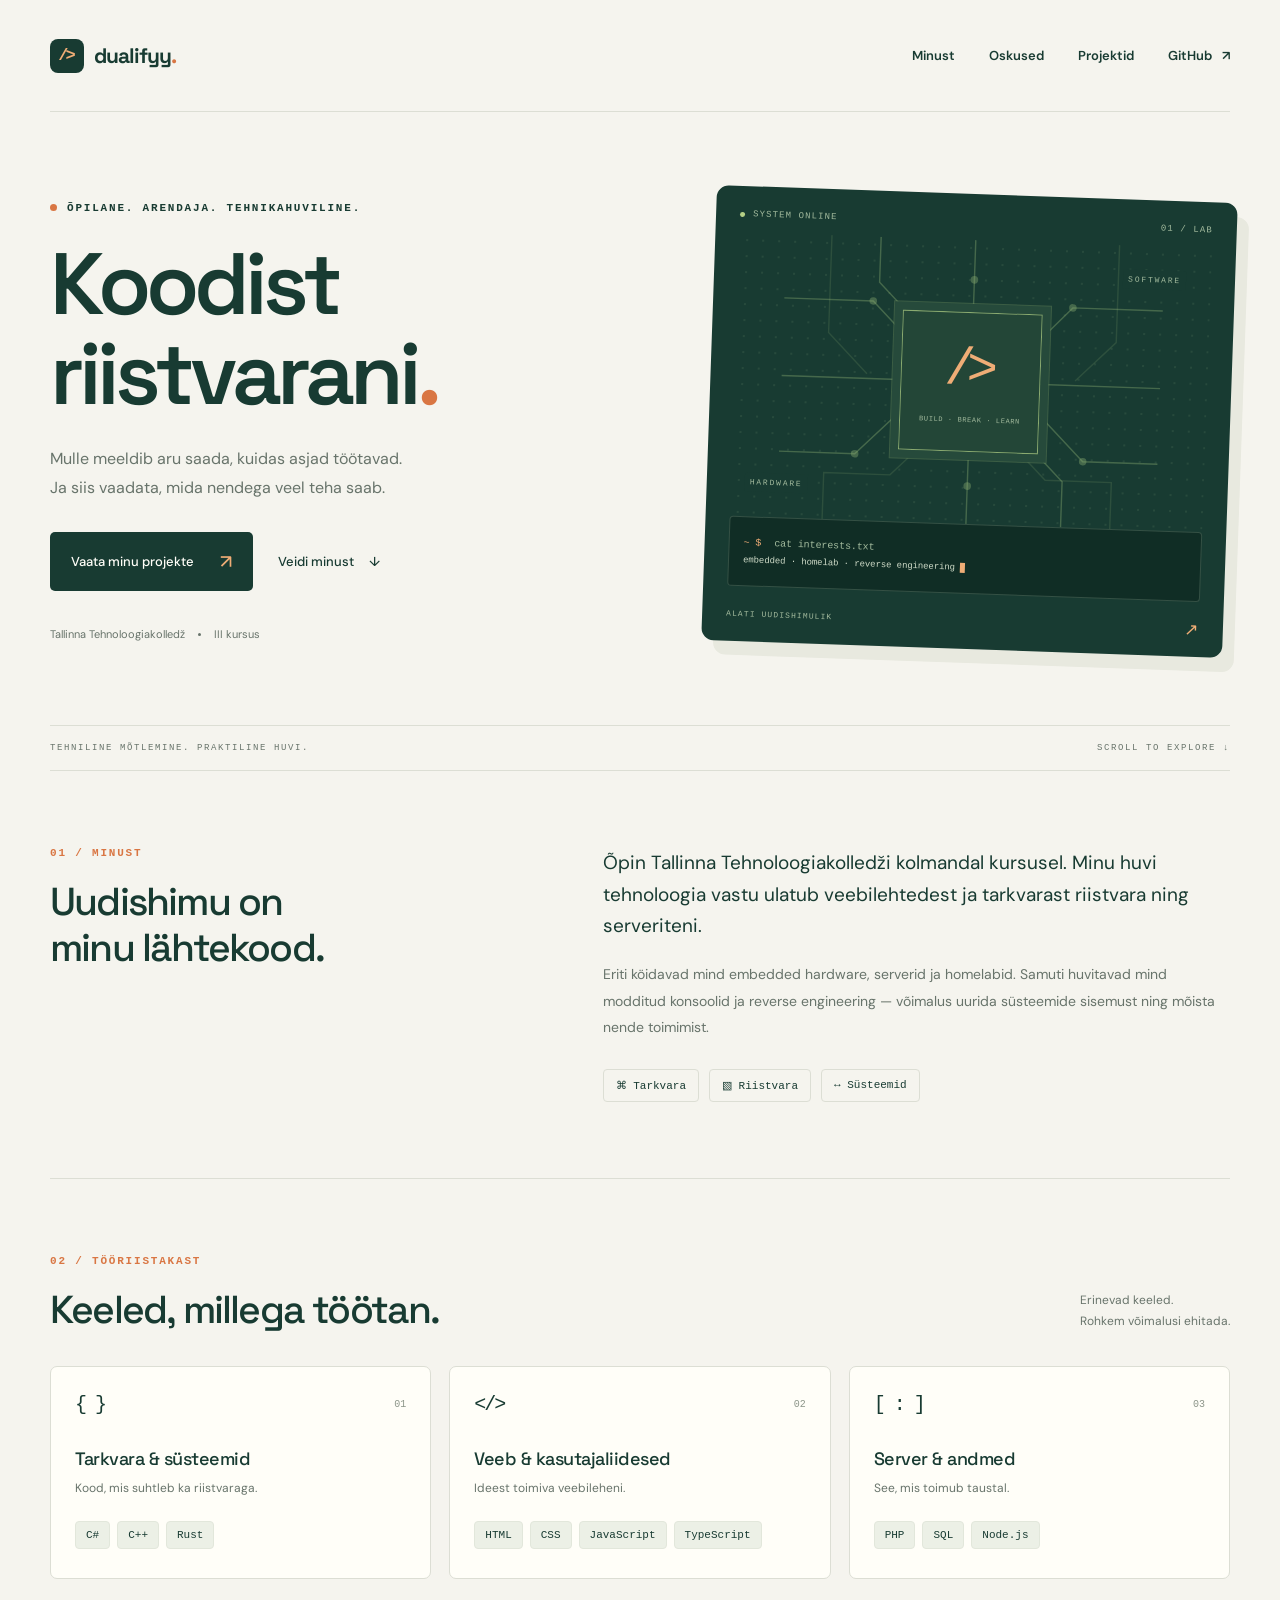
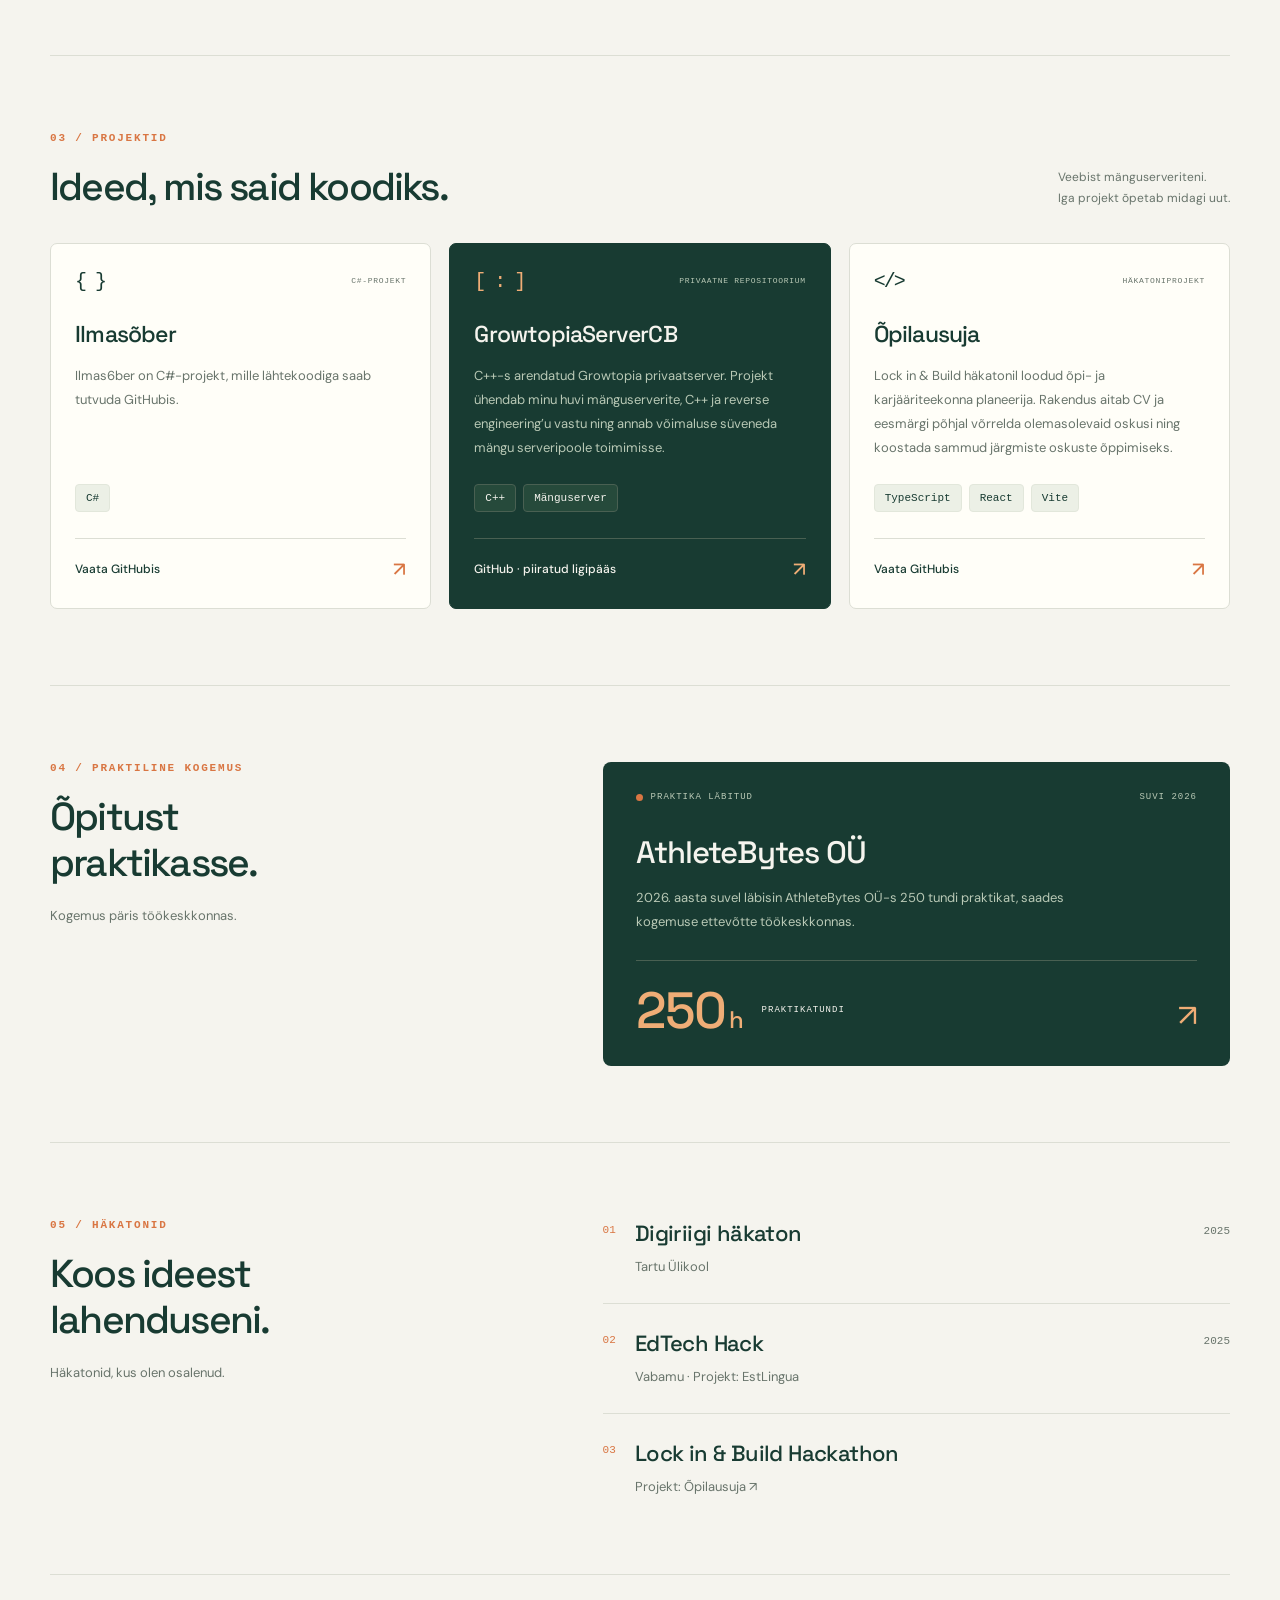
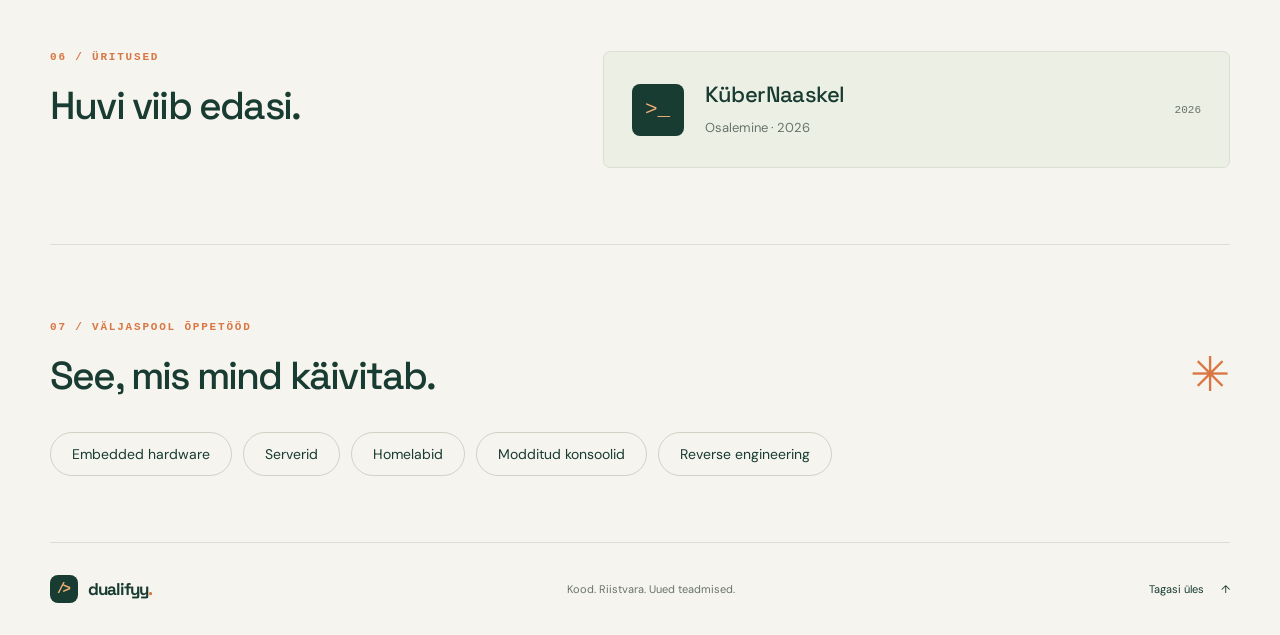
==== index.html @ f55ba905 "yeah yeah" ====
<!DOCTYPE html>
<html lang="et">
<head>
  <meta charset="UTF-8">
  <meta name="viewport" content="width=device-width, initial-scale=1.0">
  <meta name="description" content="Tallinna Tehnoloogiakolledži kolmanda kursuse õpilase portfoolio. Programmeerimine, embedded hardware, serverid, homelab ja reverse engineering.">
  <meta name="theme-color" content="#183b32">
  <title>Dualifyy · Portfoolio</title>
  <link rel="icon" href="data:image/svg+xml,%3Csvg xmlns='http://www.w3.org/2000/svg' viewBox='0 0 64 64'%3E%3Crect width='64' height='64' rx='16' fill='%23183b32'/%3E%3Ctext x='32' y='42' text-anchor='middle' font-family='monospace' font-size='30' fill='%23efad76'%3E/%3E%3C/text%3E%3C/svg%3E">
  <link rel="stylesheet" href="./index.css">
</head>
<body>
  <a class="skip-link" href="#sisu">Liigu sisu juurde</a>
  <header class="site-header wrapper">
    <a class="brand" href="#algus" aria-label="Dualifyy portfoolio avaleht"><span class="brand-icon" aria-hidden="true">/&gt;</span> dualifyy<span class="brand-dot">.</span></a>
    <nav aria-label="Peamenüü">
      <a href="#minust">Minust</a>
      <a href="#oskused">Oskused</a>
      <a href="#projektid">Projektid</a>
      <a href="https://github.com/Dualifyy" target="_blank" rel="noopener noreferrer">GitHub <span aria-hidden="true">↗</span></a>
    </nav>
  </header>

  <main id="sisu" class="wrapper">
    <section class="hero" id="algus" aria-labelledby="hero-title">
      <div class="hero-copy">
        <p class="eyebrow"><span class="status-dot" aria-hidden="true"></span> ÕPILANE. ARENDAJA. TEHNIKAHUVILINE.</p>
        <h1 id="hero-title">Koodist<br>riistvarani<span class="accent">.</span></h1>
        <p class="hero-description">Mulle meeldib aru saada, kuidas asjad töötavad.<br class="desktop-break"> Ja siis vaadata, mida nendega veel teha saab.</p>
        <div class="hero-actions">
          <a class="button" href="#projektid">Vaata minu projekte <span aria-hidden="true">↗</span></a>
          <a class="text-link" href="#minust">Veidi minust <span aria-hidden="true">↓</span></a>
        </div>
        <div class="hero-meta"><span>Tallinna Tehnoloogiakolledž</span><span class="meta-divider" aria-hidden="true"></span><span>III kursus</span></div>
      </div>

      <div class="system-card" aria-label="Minu huvid: kood, riistvara ja süsteemid">
        <div class="system-top"><span><span class="status-dot" aria-hidden="true"></span> SYSTEM ONLINE</span><span>01 / LAB</span></div>
        <div class="board" aria-hidden="true">
          <svg class="circuit" viewBox="0 0 400 300" fill="none">
            <g stroke="currentColor" stroke-width="1.5"><path d="M0 68H94L136 110H166M0 230H80L137 173H166M400 68H305L265 110H234M400 230H321L264 173H234M200 0V84M200 216V300M100 0V48L165 113M300 300V252L235 187M0 150H147M253 150H400"/><path d="M48 0V103L90 145M352 0V103L310 145M48 300V251H118L158 211M352 300V251H282L242 211" opacity=".45"/></g>
            <g fill="currentColor"><circle cx="94" cy="68" r="4"/><circle cx="80" cy="230" r="4"/><circle cx="305" cy="68" r="4"/><circle cx="321" cy="230" r="4"/><circle cx="200" cy="42" r="4"/><circle cx="200" cy="260" r="4"/></g>
          </svg>
          <div class="chip"><div class="chip-symbol">/&gt;</div><span>BUILD · BREAK · LEARN</span></div>
          <span class="board-label label-a">SOFTWARE</span><span class="board-label label-b">HARDWARE</span>
        </div>
        <div class="terminal"><p><span class="terminal-prompt">~ $</span> cat interests.txt</p><p>embedded · homelab · reverse engineering<span class="cursor" aria-hidden="true"></span></p></div>
        <div class="system-bottom"><span>ALATI UUDISHIMULIK</span><span aria-hidden="true">↗</span></div>
      </div>
    </section>

    <div class="section-rule"><span>TEHNILINE MÕTLEMINE. PRAKTILINE HUVI.</span><span aria-hidden="true">SCROLL TO EXPLORE ↓</span></div>

    <section class="about section" id="minust" aria-labelledby="about-title">
      <div class="section-heading"><p class="eyebrow">01 / MINUST</p><h2 id="about-title">Uudishimu on<br>minu lähtekood.</h2></div>
      <div class="about-content"><p class="lead">Õpin Tallinna Tehnoloogiakolledži kolmandal kursusel. Minu huvi tehnoloogia vastu ulatub veebilehtedest ja tarkvarast riistvara ning serveriteni.</p><p>Eriti köidavad mind embedded hardware, serverid ja homelabid. Samuti huvitavad mind modditud konsoolid ja reverse engineering — võimalus uurida süsteemide sisemust ning mõista nende toimimist.</p><div class="small-tags"><span>⌘ Tarkvara</span><span>▧ Riistvara</span><span>↔ Süsteemid</span></div></div>
    </section>

    <section class="skills section" id="oskused" aria-labelledby="skills-title">
      <div class="section-heading inline-heading"><div><p class="eyebrow">02 / TÖÖRIISTAKAST</p><h2 id="skills-title">Keeled, millega töötan.</h2></div><p>Erinevad keeled.<br>Rohkem võimalusi ehitada.</p></div>
      <div class="skill-grid">
        <article class="skill-card"><div class="card-top"><span class="card-icon" aria-hidden="true">{ }</span><span class="card-number">01</span></div><h3>Tarkvara &amp; süsteemid</h3><p>Kood, mis suhtleb ka riistvaraga.</p><ul class="tech-list" aria-label="Tarkvara ja süsteemide keeled"><li>C#</li><li>C++</li><li>Rust</li></ul></article>
        <article class="skill-card"><div class="card-top"><span class="card-icon" aria-hidden="true">&lt;/&gt;</span><span class="card-number">02</span></div><h3>Veeb &amp; kasutajaliidesed</h3><p>Ideest toimiva veebileheni.</p><ul class="tech-list" aria-label="Veebitehnoloogiad"><li>HTML</li><li>CSS</li><li>JavaScript</li><li>TypeScript</li></ul></article>
        <article class="skill-card"><div class="card-top"><span class="card-icon" aria-hidden="true">[ : ]</span><span class="card-number">03</span></div><h3>Server &amp; andmed</h3><p>See, mis toimub taustal.</p><ul class="tech-list" aria-label="Serveri ja andmete tehnoloogiad"><li>PHP</li><li>SQL</li><li>Node.js</li></ul></article>
      </div>
    </section>

    <section class="projects section" id="projektid" aria-labelledby="projects-title">
      <div class="section-heading inline-heading"><div><p class="eyebrow">03 / PROJEKTID</p><h2 id="projects-title">Ideed, mis said koodiks.</h2></div><p>Veebist mänguserveriteni.<br>Iga projekt õpetab midagi uut.</p></div>
      <div class="project-grid">
        <article class="project-card">
          <div class="card-top"><span class="card-icon" aria-hidden="true">{ }</span><span class="project-status">C#-PROJEKT</span></div>
          <h3>Ilmasõber</h3>
          <p>Ilmas6ber on C#-projekt, mille lähtekoodiga saab tutvuda GitHubis.</p>
          <ul class="tech-list" aria-label="Ilmasõbra tehnoloogiad"><li>C#</li></ul>
          <a class="project-link" href="https://github.com/matumatumatumatumatu/Ilmas6ber" target="_blank" rel="noopener noreferrer" aria-label="Vaata Ilmasõbra projekti GitHubis">Vaata GitHubis <span aria-hidden="true">↗</span></a>
        </article>
        <article class="project-card project-card-dark">
          <div class="card-top"><span class="card-icon" aria-hidden="true">[ : ]</span><span class="project-status">PRIVAATNE REPOSITOORIUM</span></div>
          <h3>GrowtopiaServerCB</h3>
          <p>C++-s arendatud Growtopia privaatserver. Projekt ühendab minu huvi mänguserverite, C++ ja reverse engineering’u vastu ning annab võimaluse süveneda mängu serveripoole toimimisse.</p>
          <ul class="tech-list" aria-label="Growtopia serveri tehnoloogiad ja teema"><li>C++</li><li>Mänguserver</li></ul>
          <a class="project-link" href="https://github.com/Dualifyy/GrowtopiaServerCB" target="_blank" rel="noopener noreferrer" aria-label="GrowtopiaServerCB privaatne GitHubi repositoorium, ligipääs on piiratud">GitHub · piiratud ligipääs <span aria-hidden="true">↗</span></a>
        </article>
        <article class="project-card">
          <div class="card-top"><span class="card-icon" aria-hidden="true">&lt;/&gt;</span><span class="project-status">HÄKATONIPROJEKT</span></div>
          <h3>Õpilausuja</h3>
          <p>Lock in &amp; Build häkatonil loodud õpi- ja karjääriteekonna planeerija. Rakendus aitab CV ja eesmärgi põhjal võrrelda olemasolevaid oskusi ning koostada sammud järgmiste oskuste õppimiseks.</p>
          <ul class="tech-list" aria-label="Õpilausuja tehnoloogiad"><li>TypeScript</li><li>React</li><li>Vite</li></ul>
          <a class="project-link" href="https://github.com/Dualifyy/opilausuja" target="_blank" rel="noopener noreferrer" aria-label="Vaata Õpilausuja projekti GitHubis">Vaata GitHubis <span aria-hidden="true">↗</span></a>
        </article>
      </div>
    </section>

    <section class="experience section" id="kogemus" aria-labelledby="experience-title">
      <div class="section-heading"><p class="eyebrow">04 / PRAKTILINE KOGEMUS</p><h2 id="experience-title">Õpitust<br>praktikasse.</h2><p>Kogemus päris töökeskkonnas.</p></div>
      <article class="experience-card"><div class="experience-top"><span class="practice-label"><span class="status-dot" aria-hidden="true"></span> PRAKTIKA LÄBITUD</span><span>SUVI 2026</span></div><h3>AthleteBytes OÜ</h3><p>2026. aasta suvel läbisin AthleteBytes OÜ-s 250 tundi praktikat, saades kogemuse ettevõtte töökeskkonnas.</p><div class="experience-bottom"><div><strong>250<span> h</span></strong><span class="hours-label">PRAKTIKATUNDI</span></div><span class="experience-arrow" aria-hidden="true">↗</span></div></article>
    </section>

    <section class="participation section" id="hakatonid" aria-labelledby="hackathons-title">
      <div class="section-heading"><p class="eyebrow">05 / HÄKATONID</p><h2 id="hackathons-title">Koos ideest<br>lahenduseni.</h2><p>Häkatonid, kus olen osalenud.</p></div>
      <ul class="event-list">
        <li><span class="event-marker" aria-hidden="true">01</span><div><h3>Digiriigi häkaton</h3><p>Tartu Ülikool</p></div><span class="event-year">2025</span></li>
        <li><span class="event-marker" aria-hidden="true">02</span><div><h3>EdTech Hack</h3><p>Vabamu <span aria-hidden="true">·</span> Projekt: EstLingua</p></div><span class="event-year">2025</span></li>
        <li><span class="event-marker" aria-hidden="true">03</span><div><h3>Lock in &amp; Build Hackathon</h3><p>Projekt: <a href="#projektid">Õpilausuja <span aria-hidden="true">↗</span></a></p></div></li>
      </ul>
    </section>

    <section class="participation section" id="uritused" aria-labelledby="events-title">
      <div class="section-heading"><p class="eyebrow">06 / ÜRITUSED</p><h2 id="events-title">Huvi viib edasi.</h2></div>
      <article class="cyber-event"><div class="cyber-symbol" aria-hidden="true">&gt;_</div><div><h3>KüberNaaskel</h3><p>Osalemine · 2026</p></div><span class="event-year">2026</span></article>
    </section>

    <section class="interests section" aria-labelledby="interests-title"><div class="section-heading inline-heading"><div><p class="eyebrow">07 / VÄLJASPOOL ÕPPETÖÖD</p><h2 id="interests-title">See, mis mind käivitab.</h2></div><span class="interest-star" aria-hidden="true">✳</span></div><div class="interest-list"><span>Embedded hardware</span><span>Serverid</span><span>Homelabid</span><span>Modditud konsoolid</span><span>Reverse engineering</span></div></section>
  </main>

  <footer class="site-footer wrapper"><a class="brand" href="https://github.com/Dualifyy" target="_blank" rel="noopener noreferrer" aria-label="Dualifyy GitHubi profiil"><span class="brand-icon" aria-hidden="true">/&gt;</span> dualifyy<span class="brand-dot">.</span></a><p>Kood. Riistvara. Uued teadmised.</p><a class="back-top" href="#algus">Tagasi üles <span aria-hidden="true">↑</span></a></footer>
</body>
</html>
---- index.css ----
@import url('https://fonts.googleapis.com/css2?family=DM+Sans:wght@400;500;600;700&family=Space+Grotesk:wght@400;500;600;700&display=swap');

:root{--paper:#f5f4ee;--ink:#183b32;--muted:#68746b;--line:#dcded4;--orange:#d97643;--peach:#efad76;--white:#fffef8;--mono:Consolas,'Courier New',monospace}
*{box-sizing:border-box}html{scroll-behavior:smooth;scroll-padding-top:32px}body{margin:0;background:var(--paper);color:var(--ink);font-family:'DM Sans',Arial,sans-serif;-webkit-font-smoothing:antialiased}a{color:inherit;text-decoration:none}button,a{-webkit-tap-highlight-color:transparent}a:focus-visible{outline:3px solid var(--orange);outline-offset:6px}::selection{background:var(--peach);color:var(--ink)}.wrapper{width:min(1180px,calc(100% - 96px));margin-inline:auto}.skip-link{position:fixed;top:12px;left:12px;padding:12px 18px;background:var(--ink);color:white;z-index:10;transform:translateY(-160%)}.skip-link:focus{transform:translateY(0)}.site-header{height:112px;display:flex;justify-content:space-between;align-items:center;border-bottom:1px solid var(--line)}.brand{display:inline-flex;align-items:center;font-family:'Space Grotesk',sans-serif;font-size:21px;font-weight:700;letter-spacing:-1px}.brand-icon{display:grid;place-items:center;width:34px;height:34px;margin-right:10px;border-radius:8px;background:var(--ink);color:var(--peach);font:700 17px var(--mono);letter-spacing:-3px;padding-right:3px}.brand-dot{color:var(--orange)}nav{display:flex;gap:34px;font-size:13px;font-weight:600}nav a{padding:8px 0}nav a:hover,.text-link:hover,.back-top:hover{color:var(--orange)}nav a span{margin-left:7px}.hero{display:grid;grid-template-columns:1.15fr 1fr;gap:60px;align-items:center;padding:82px 0 76px}.eyebrow{font:11px var(--mono);letter-spacing:1.8px;font-weight:600;display:flex;align-items:center;gap:10px;margin:0 0 25px}.status-dot{display:inline-block;width:7px;height:7px;border-radius:50%;background:var(--orange);flex-shrink:0}h1,h2,h3,p{margin-top:0}h1,h2,h3{font-family:'Space Grotesk',Arial,sans-serif}h1{font-size:clamp(60px,6.8vw,88px);line-height:1.04;letter-spacing:-5px;margin-bottom:25px;font-weight:600}.accent{color:var(--orange)}.hero-description{font-size:16px;line-height:1.8;color:var(--muted);margin-bottom:30px}.hero-actions{display:flex;align-items:center;gap:25px}.button{display:inline-flex;align-items:center;justify-content:space-between;gap:26px;background:var(--ink);color:var(--white);font-size:13px;font-weight:500;padding:17px 21px;border-radius:5px;transition:background .2s,transform .2s}.button:hover{background:#285344;transform:translateY(-2px)}.button span{color:var(--peach);font-size:19px}.text-link{font-size:13px;font-weight:500}.text-link span{margin-left:12px}.hero-meta{display:flex;align-items:center;gap:13px;margin-top:36px;font-size:11px;color:var(--muted)}.meta-divider{width:3px;height:3px;border-radius:50%;background:var(--muted)}.system-card{background:var(--ink);color:#a2ba9d;border-radius:12px;padding:23px 24px 17px;transform:rotate(2deg);box-shadow:12px 14px 0 #e8e9df;overflow:hidden}.system-top,.system-bottom{display:flex;justify-content:space-between;align-items:center;font:9px var(--mono);letter-spacing:1.1px}.system-top>span:first-child{display:flex;gap:8px;align-items:center}.system-top .status-dot{background:#b4cf86;width:5px;height:5px}.board{height:284px;position:relative;display:grid;place-items:center;margin-top:13px;background-image:radial-gradient(#7c9d7626 1px,transparent 1px);background-size:16px 16px}.circuit{position:absolute;width:100%;height:100%;color:#8aac7166}.chip{width:140px;height:140px;border:1px solid #8aaa70;outline:8px solid #264a3b;box-shadow:0 0 0 9px #75946260;display:flex;align-items:center;justify-content:center;flex-direction:column;gap:16px;background:#234637;z-index:1}.chip-symbol{font:52px var(--mono);color:var(--peach);letter-spacing:-9px;padding-right:9px}.chip span{font:7px var(--mono);letter-spacing:.6px}.board-label{position:absolute;font:8px var(--mono);letter-spacing:1.8px;background:var(--ink);padding:5px}.label-a{top:24px;right:25px}.label-b{bottom:25px;left:14px}.terminal{padding:17px 14px;background:#102d25;border:1px solid #345044;border-radius:4px;font:10px/1.8 var(--mono);letter-spacing:-.1px}.terminal p{margin:0}.terminal p+p{color:#cfdbc8;font-size:9px}.terminal-prompt{color:var(--peach);margin-right:7px}.cursor{display:inline-block;width:5px;height:10px;background:var(--peach);margin-left:5px;vertical-align:middle;animation:blink 1.2s steps(1) infinite}.system-bottom{margin-top:17px;font-size:8px}.system-bottom>span:last-child{font-size:17px;color:var(--peach)}.section-rule{display:flex;justify-content:space-between;border-top:1px solid var(--line);border-bottom:1px solid var(--line);padding:17px 0;font:9px var(--mono);letter-spacing:1.6px;color:var(--muted)}.section{padding:76px 0;border-bottom:1px solid var(--line)}.section-heading .eyebrow{color:var(--orange);margin-bottom:20px}h2{font-size:39px;line-height:1.18;letter-spacing:-1.8px;font-weight:500;margin-bottom:0}.about{display:grid;grid-template-columns:1fr 1.3fr;gap:70px}.about-content p{font-size:14px;line-height:1.9;color:var(--muted);margin-bottom:20px}.about-content .lead{font-size:19px;line-height:1.65;color:var(--ink)}.small-tags{display:flex;flex-wrap:wrap;gap:10px;margin-top:28px}.small-tags span{font:11px var(--mono);border:1px solid var(--line);border-radius:4px;padding:9px 12px}.inline-heading{display:flex;justify-content:space-between;align-items:flex-end;gap:25px;margin-bottom:33px}.inline-heading>p{font-size:12px;line-height:1.8;color:var(--muted);margin:0}.skill-grid{display:grid;grid-template-columns:repeat(3,1fr);gap:18px}.skill-card{border:1px solid var(--line);background:var(--white);padding:26px 24px 29px;border-radius:7px;transition:transform .2s,border-color .2s}.skill-card:hover{transform:translateY(-4px);border-color:#9daa93}.card-top{display:flex;justify-content:space-between;align-items:center;margin-bottom:31px}.card-icon{font:20px var(--mono);letter-spacing:-2px}.card-number{font:10px var(--mono);color:#8d968a}.skill-card h3{font-size:18px;font-weight:500;letter-spacing:-.5px;margin-bottom:10px}.skill-card p{font-size:12px;color:var(--muted);margin-bottom:25px}.tech-list{display:flex;flex-wrap:wrap;gap:7px;list-style:none;margin:0;padding:0}.tech-list li{font:11px var(--mono);background:#ecf0e6;border:1px solid #e2e7db;border-radius:4px;padding:7px 10px}.experience{display:grid;grid-template-columns:1fr 1.3fr;gap:70px}.experience .section-heading>p:last-child{font-size:13px;color:var(--muted);margin-top:21px}.experience-card{background:var(--ink);color:var(--paper);padding:30px 33px;border-radius:8px}.experience-top{display:flex;justify-content:space-between;gap:15px;color:#b9c9b6;font:9px var(--mono);letter-spacing:1px;margin-bottom:30px}.practice-label{display:flex;align-items:center;gap:8px}.experience-card h3{font-size:31px;font-weight:500;letter-spacing:-1px;margin-bottom:14px}.experience-card>p{max-width:430px;color:#b9c9b6;font-size:13px;line-height:1.8;margin-bottom:27px}.experience-bottom{display:flex;justify-content:space-between;align-items:flex-end;border-top:1px solid #496052;padding-top:24px}.experience-bottom>div{display:flex;align-items:center;gap:20px}.experience-bottom strong{font:500 51px/1 'Space Grotesk',sans-serif;letter-spacing:-2px;color:var(--peach)}.experience-bottom strong span{font-size:24px}.hours-label{font:9px/1.7 var(--mono);letter-spacing:1px}.experience-arrow{font-size:31px;color:var(--peach)}.interest-star{font-size:48px;color:var(--orange);line-height:1}.interest-list{display:flex;flex-wrap:wrap;gap:11px}.interest-list span{font-size:14px;border:1px solid #cfd4c6;border-radius:30px;padding:12px 21px}.interests{padding-bottom:66px}.site-footer{display:flex;align-items:center;justify-content:space-between;gap:20px;padding-block:32px}.site-footer .brand{font-size:17px}.site-footer .brand-icon{width:28px;height:28px;font-size:14px}.site-footer p{font-size:11px;color:var(--muted);margin:0}.back-top{font-size:11px}.back-top span{margin-left:14px}@keyframes blink{50%{opacity:0}}

.project-grid{display:grid;grid-template-columns:repeat(3,minmax(0,1fr));gap:18px}.project-card{display:flex;flex-direction:column;min-width:0;padding:26px 24px;background:var(--white);border:1px solid var(--line);border-radius:7px}.project-card .card-top{gap:14px;margin-bottom:26px}.project-status{font:8px/1.6 var(--mono);letter-spacing:.7px;text-align:right;color:var(--muted)}.project-card h3{font-size:23px;letter-spacing:-.8px;font-weight:500;overflow-wrap:anywhere;margin-bottom:15px}.project-card>p{font-size:13px;line-height:1.85;color:var(--muted);margin-bottom:24px}.project-card .tech-list{margin-top:auto;margin-bottom:26px}.project-link{display:flex;align-items:center;justify-content:space-between;gap:12px;padding-top:17px;border-top:1px solid var(--line);font-size:12px;font-weight:500}.project-link span{font-size:20px;color:var(--orange)}.project-link:hover{color:var(--orange)}.project-card-dark{background:var(--ink);color:var(--paper);border-color:var(--ink)}.project-card-dark .card-icon,.project-card-dark .project-link span{color:var(--peach)}.project-card-dark>p,.project-card-dark .project-status{color:#b9c9b6}.project-card-dark .tech-list li{background:#264a3b;border-color:#496052;color:var(--paper)}.project-card-dark .project-link{border-color:#496052}.project-card-dark .project-link:hover{color:var(--peach)}.participation{display:grid;grid-template-columns:1fr 1.3fr;gap:70px;align-items:start}.participation .section-heading>p:last-child{font-size:13px;color:var(--muted);margin-top:21px;margin-bottom:0}.event-list{list-style:none;padding:0;margin:0}.event-list li{display:flex;align-items:flex-start;gap:19px;padding:25px 0;border-bottom:1px solid var(--line)}.event-list li:first-child{padding-top:0}.event-list li:last-child{border-bottom:0;padding-bottom:0}.event-marker{font:11px var(--mono);color:var(--orange);padding-top:5px}.event-list h3,.cyber-event h3{font-size:22px;font-weight:500;letter-spacing:-.6px;margin-bottom:9px}.event-list p,.cyber-event p{font-size:13px;line-height:1.7;color:var(--muted);margin:0}.event-list p a:hover{color:var(--orange)}.event-year{font:11px var(--mono);margin-left:auto;padding-top:6px;flex-shrink:0;color:var(--muted)}.cyber-event{display:flex;align-items:center;gap:21px;background:#ecefe3;border:1px solid var(--line);border-radius:7px;padding:28px}.cyber-event .event-year{padding-top:0}.cyber-symbol{display:grid;place-items:center;width:52px;height:52px;flex-shrink:0;border-radius:8px;background:var(--ink);color:var(--peach);font:21px var(--mono)}

@media(max-width:1000px){.project-grid{gap:12px}.project-card{padding:23px 18px}.project-card h3{font-size:20px}.participation{gap:40px;grid-template-columns:1fr 1.2fr}}
@media(max-width:760px){.project-grid,.participation{grid-template-columns:1fr}.project-grid{gap:12px}.project-card{padding:24px}.project-card h3{font-size:24px}.project-card .tech-list{margin-top:0}.participation{gap:30px}.participation h2 br{display:none}.event-list h3,.cyber-event h3{font-size:20px}.cyber-event{padding:23px;gap:15px}header.site-header{height:auto;min-height:84px;flex-wrap:wrap;gap:16px;padding-block:22px}nav{flex-wrap:wrap;column-gap:18px;row-gap:4px}}
@media(max-width:480px){.site-header{align-items:flex-start}.site-header nav{flex-basis:100%;justify-content:space-between}.event-list li{gap:12px}.event-list h3{font-size:18px}.event-list p{font-size:12px}.cyber-event .event-year{display:none}}

@media(min-width:1500px){.hero{padding-block:100px}.board{height:315px}}
@media(max-width:1000px){.wrapper{width:calc(100% - 64px)}.hero{gap:36px;padding-block:65px}h1{font-size:65px}.hero-actions{gap:18px;flex-wrap:wrap}.hero-description{font-size:14px}.hero-meta{font-size:10px;gap:8px}.system-card{padding:19px 17px 14px}.board{height:255px}.terminal p+p{font-size:8px}.about,.experience{gap:40px;grid-template-columns:1fr 1.2fr}.skill-card{padding:23px 18px}.skill-card h3{font-size:16px}.experience-card{padding:27px}.eyebrow{font-size:9px;letter-spacing:1.4px}h2{font-size:34px}}
@media(max-width:760px){.wrapper{width:calc(100% - 40px)}.site-header{height:84px}.brand{font-size:18px}nav{gap:20px;font-size:11px}.hero{grid-template-columns:1fr;padding:48px 0;gap:42px}.hero-copy{max-width:540px}h1{font-size:clamp(58px,12vw,82px);letter-spacing:-3.5px}.hero-description{font-size:15px}.hero-meta{font-size:11px}.system-card{width:min(100% - 12px,440px);justify-self:center;transform:rotate(1.5deg);padding:23px 24px 17px}.board{height:280px}.terminal p+p{font-size:9px}.section-rule{font-size:8px;letter-spacing:1px}.section-rule span:last-child{display:none}.section{padding:48px 0}.about,.experience{grid-template-columns:1fr;gap:27px}h2{font-size:34px}.about h2 br,.experience h2 br{display:none}.about-content .lead{font-size:17px}.inline-heading{align-items:flex-start}.inline-heading>p{display:none}.skill-grid{grid-template-columns:1fr;gap:12px}.skill-card{padding:23px}.card-top{margin-bottom:21px}.skill-card h3{font-size:21px}.skill-card p{font-size:13px;margin-bottom:20px}.tech-list li{font-size:12px}.experience .section-heading>p:last-child{margin-bottom:0}.experience-card{padding:26px}.interest-list{gap:8px}.interest-list span{font-size:12px;padding:10px 15px}.interest-star{font-size:38px}.site-footer{flex-wrap:wrap;padding-block:26px}.site-footer p{order:3;flex-basis:100%;font-size:10px}.site-footer .back-top{margin-left:auto}}
@media(max-width:380px){nav{gap:12px}.brand{font-size:16px}.brand-icon{width:28px;height:28px;margin-right:7px}.hero-meta{flex-wrap:wrap}.system-card{padding-inline:16px}.experience-top{font-size:8px}.experience-bottom>div{gap:13px}.hours-label{font-size:8px}.hero-actions{gap:20px}.eyebrow{font-size:8px}}
@media(prefers-reduced-motion:reduce){html{scroll-behavior:auto}*,*::before,*::after{animation:none!important;transition:none!important}}
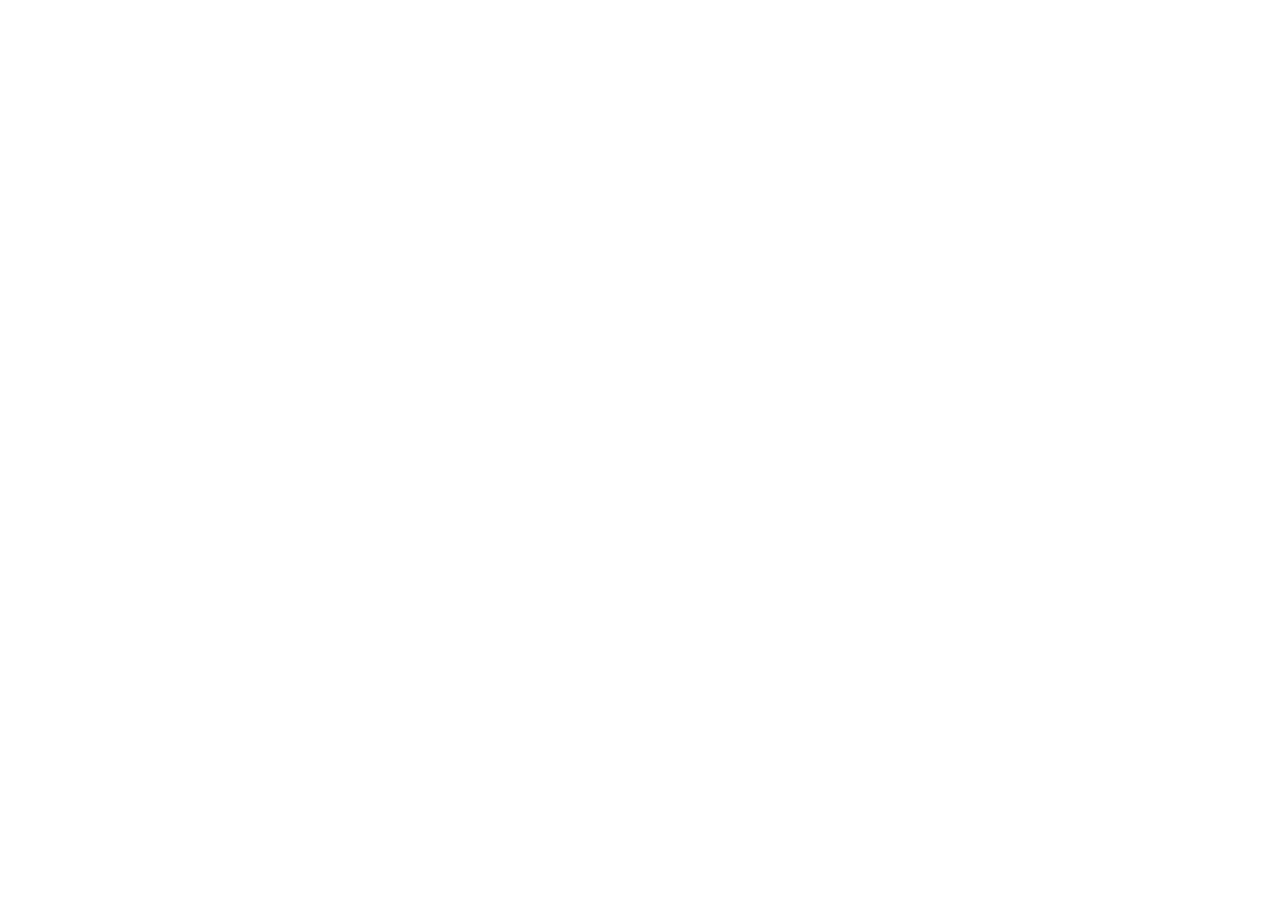
==== commit 99cc4854: "why "! tab" dont work? i had to paste from stackoverflow" ====
--- a/index.html
+++ b/index.html
@@ -1,119 +1,11 @@
 <!DOCTYPE html>
-<html lang="et">
+<html lang="en">
 <head>
-  <meta charset="UTF-8">
-  <meta name="viewport" content="width=device-width, initial-scale=1.0">
-  <meta name="description" content="Tallinna Tehnoloogiakolledži kolmanda kursuse õpilase portfoolio. Programmeerimine, embedded hardware, serverid, homelab ja reverse engineering.">
-  <meta name="theme-color" content="#183b32">
-  <title>Dualifyy · Portfoolio</title>
-  <link rel="icon" href="data:image/svg+xml,%3Csvg xmlns='http://www.w3.org/2000/svg' viewBox='0 0 64 64'%3E%3Crect width='64' height='64' rx='16' fill='%23183b32'/%3E%3Ctext x='32' y='42' text-anchor='middle' font-family='monospace' font-size='30' fill='%23efad76'%3E/%3E%3C/text%3E%3C/svg%3E">
-  <link rel="stylesheet" href="./index.css">
+    <meta charset="UTF-8">
+    <meta http-equiv="X-UA-Compatible" content="IE=edge">
+    <meta name="viewport" content="width=device-width, initial-scale=1.0">
+    <title>Document</title>
 </head>
 <body>
-  <a class="skip-link" href="#sisu">Liigu sisu juurde</a>
-  <header class="site-header wrapper">
-    <a class="brand" href="#algus" aria-label="Dualifyy portfoolio avaleht"><span class="brand-icon" aria-hidden="true">/&gt;</span> dualifyy<span class="brand-dot">.</span></a>
-    <nav aria-label="Peamenüü">
-      <a href="#minust">Minust</a>
-      <a href="#oskused">Oskused</a>
-      <a href="#projektid">Projektid</a>
-      <a href="https://github.com/Dualifyy" target="_blank" rel="noopener noreferrer">GitHub <span aria-hidden="true">↗</span></a>
-    </nav>
-  </header>
-
-  <main id="sisu" class="wrapper">
-    <section class="hero" id="algus" aria-labelledby="hero-title">
-      <div class="hero-copy">
-        <p class="eyebrow"><span class="status-dot" aria-hidden="true"></span> ÕPILANE. ARENDAJA. TEHNIKAHUVILINE.</p>
-        <h1 id="hero-title">Koodist<br>riistvarani<span class="accent">.</span></h1>
-        <p class="hero-description">Mulle meeldib aru saada, kuidas asjad töötavad.<br class="desktop-break"> Ja siis vaadata, mida nendega veel teha saab.</p>
-        <div class="hero-actions">
-          <a class="button" href="#projektid">Vaata minu projekte <span aria-hidden="true">↗</span></a>
-          <a class="text-link" href="#minust">Veidi minust <span aria-hidden="true">↓</span></a>
-        </div>
-        <div class="hero-meta"><span>Tallinna Tehnoloogiakolledž</span><span class="meta-divider" aria-hidden="true"></span><span>III kursus</span></div>
-      </div>
-
-      <div class="system-card" aria-label="Minu huvid: kood, riistvara ja süsteemid">
-        <div class="system-top"><span><span class="status-dot" aria-hidden="true"></span> SYSTEM ONLINE</span><span>01 / LAB</span></div>
-        <div class="board" aria-hidden="true">
-          <svg class="circuit" viewBox="0 0 400 300" fill="none">
-            <g stroke="currentColor" stroke-width="1.5"><path d="M0 68H94L136 110H166M0 230H80L137 173H166M400 68H305L265 110H234M400 230H321L264 173H234M200 0V84M200 216V300M100 0V48L165 113M300 300V252L235 187M0 150H147M253 150H400"/><path d="M48 0V103L90 145M352 0V103L310 145M48 300V251H118L158 211M352 300V251H282L242 211" opacity=".45"/></g>
-            <g fill="currentColor"><circle cx="94" cy="68" r="4"/><circle cx="80" cy="230" r="4"/><circle cx="305" cy="68" r="4"/><circle cx="321" cy="230" r="4"/><circle cx="200" cy="42" r="4"/><circle cx="200" cy="260" r="4"/></g>
-          </svg>
-          <div class="chip"><div class="chip-symbol">/&gt;</div><span>BUILD · BREAK · LEARN</span></div>
-          <span class="board-label label-a">SOFTWARE</span><span class="board-label label-b">HARDWARE</span>
-        </div>
-        <div class="terminal"><p><span class="terminal-prompt">~ $</span> cat interests.txt</p><p>embedded · homelab · reverse engineering<span class="cursor" aria-hidden="true"></span></p></div>
-        <div class="system-bottom"><span>ALATI UUDISHIMULIK</span><span aria-hidden="true">↗</span></div>
-      </div>
-    </section>
-
-    <div class="section-rule"><span>TEHNILINE MÕTLEMINE. PRAKTILINE HUVI.</span><span aria-hidden="true">SCROLL TO EXPLORE ↓</span></div>
-
-    <section class="about section" id="minust" aria-labelledby="about-title">
-      <div class="section-heading"><p class="eyebrow">01 / MINUST</p><h2 id="about-title">Uudishimu on<br>minu lähtekood.</h2></div>
-      <div class="about-content"><p class="lead">Õpin Tallinna Tehnoloogiakolledži kolmandal kursusel. Minu huvi tehnoloogia vastu ulatub veebilehtedest ja tarkvarast riistvara ning serveriteni.</p><p>Eriti köidavad mind embedded hardware, serverid ja homelabid. Samuti huvitavad mind modditud konsoolid ja reverse engineering — võimalus uurida süsteemide sisemust ning mõista nende toimimist.</p><div class="small-tags"><span>⌘ Tarkvara</span><span>▧ Riistvara</span><span>↔ Süsteemid</span></div></div>
-    </section>
-
-    <section class="skills section" id="oskused" aria-labelledby="skills-title">
-      <div class="section-heading inline-heading"><div><p class="eyebrow">02 / TÖÖRIISTAKAST</p><h2 id="skills-title">Keeled, millega töötan.</h2></div><p>Erinevad keeled.<br>Rohkem võimalusi ehitada.</p></div>
-      <div class="skill-grid">
-        <article class="skill-card"><div class="card-top"><span class="card-icon" aria-hidden="true">{ }</span><span class="card-number">01</span></div><h3>Tarkvara &amp; süsteemid</h3><p>Kood, mis suhtleb ka riistvaraga.</p><ul class="tech-list" aria-label="Tarkvara ja süsteemide keeled"><li>C#</li><li>C++</li><li>Rust</li></ul></article>
-        <article class="skill-card"><div class="card-top"><span class="card-icon" aria-hidden="true">&lt;/&gt;</span><span class="card-number">02</span></div><h3>Veeb &amp; kasutajaliidesed</h3><p>Ideest toimiva veebileheni.</p><ul class="tech-list" aria-label="Veebitehnoloogiad"><li>HTML</li><li>CSS</li><li>JavaScript</li><li>TypeScript</li></ul></article>
-        <article class="skill-card"><div class="card-top"><span class="card-icon" aria-hidden="true">[ : ]</span><span class="card-number">03</span></div><h3>Server &amp; andmed</h3><p>See, mis toimub taustal.</p><ul class="tech-list" aria-label="Serveri ja andmete tehnoloogiad"><li>PHP</li><li>SQL</li><li>Node.js</li></ul></article>
-      </div>
-    </section>
-
-    <section class="projects section" id="projektid" aria-labelledby="projects-title">
-      <div class="section-heading inline-heading"><div><p class="eyebrow">03 / PROJEKTID</p><h2 id="projects-title">Ideed, mis said koodiks.</h2></div><p>Veebist mänguserveriteni.<br>Iga projekt õpetab midagi uut.</p></div>
-      <div class="project-grid">
-        <article class="project-card">
-          <div class="card-top"><span class="card-icon" aria-hidden="true">{ }</span><span class="project-status">C#-PROJEKT</span></div>
-          <h3>Ilmasõber</h3>
-          <p>Ilmas6ber on C#-projekt, mille lähtekoodiga saab tutvuda GitHubis.</p>
-          <ul class="tech-list" aria-label="Ilmasõbra tehnoloogiad"><li>C#</li></ul>
-          <a class="project-link" href="https://github.com/matumatumatumatumatu/Ilmas6ber" target="_blank" rel="noopener noreferrer" aria-label="Vaata Ilmasõbra projekti GitHubis">Vaata GitHubis <span aria-hidden="true">↗</span></a>
-        </article>
-        <article class="project-card project-card-dark">
-          <div class="card-top"><span class="card-icon" aria-hidden="true">[ : ]</span><span class="project-status">PRIVAATNE REPOSITOORIUM</span></div>
-          <h3>GrowtopiaServerCB</h3>
-          <p>C++-s arendatud Growtopia privaatserver. Projekt ühendab minu huvi mänguserverite, C++ ja reverse engineering’u vastu ning annab võimaluse süveneda mängu serveripoole toimimisse.</p>
-          <ul class="tech-list" aria-label="Growtopia serveri tehnoloogiad ja teema"><li>C++</li><li>Mänguserver</li></ul>
-          <a class="project-link" href="https://github.com/Dualifyy/GrowtopiaServerCB" target="_blank" rel="noopener noreferrer" aria-label="GrowtopiaServerCB privaatne GitHubi repositoorium, ligipääs on piiratud">GitHub · piiratud ligipääs <span aria-hidden="true">↗</span></a>
-        </article>
-        <article class="project-card">
-          <div class="card-top"><span class="card-icon" aria-hidden="true">&lt;/&gt;</span><span class="project-status">HÄKATONIPROJEKT</span></div>
-          <h3>Õpilausuja</h3>
-          <p>Lock in &amp; Build häkatonil loodud õpi- ja karjääriteekonna planeerija. Rakendus aitab CV ja eesmärgi põhjal võrrelda olemasolevaid oskusi ning koostada sammud järgmiste oskuste õppimiseks.</p>
-          <ul class="tech-list" aria-label="Õpilausuja tehnoloogiad"><li>TypeScript</li><li>React</li><li>Vite</li></ul>
-          <a class="project-link" href="https://github.com/Dualifyy/opilausuja" target="_blank" rel="noopener noreferrer" aria-label="Vaata Õpilausuja projekti GitHubis">Vaata GitHubis <span aria-hidden="true">↗</span></a>
-        </article>
-      </div>
-    </section>
-
-    <section class="experience section" id="kogemus" aria-labelledby="experience-title">
-      <div class="section-heading"><p class="eyebrow">04 / PRAKTILINE KOGEMUS</p><h2 id="experience-title">Õpitust<br>praktikasse.</h2><p>Kogemus päris töökeskkonnas.</p></div>
-      <article class="experience-card"><div class="experience-top"><span class="practice-label"><span class="status-dot" aria-hidden="true"></span> PRAKTIKA LÄBITUD</span><span>SUVI 2026</span></div><h3>AthleteBytes OÜ</h3><p>2026. aasta suvel läbisin AthleteBytes OÜ-s 250 tundi praktikat, saades kogemuse ettevõtte töökeskkonnas.</p><div class="experience-bottom"><div><strong>250<span> h</span></strong><span class="hours-label">PRAKTIKATUNDI</span></div><span class="experience-arrow" aria-hidden="true">↗</span></div></article>
-    </section>
-
-    <section class="participation section" id="hakatonid" aria-labelledby="hackathons-title">
-      <div class="section-heading"><p class="eyebrow">05 / HÄKATONID</p><h2 id="hackathons-title">Koos ideest<br>lahenduseni.</h2><p>Häkatonid, kus olen osalenud.</p></div>
-      <ul class="event-list">
-        <li><span class="event-marker" aria-hidden="true">01</span><div><h3>Digiriigi häkaton</h3><p>Tartu Ülikool</p></div><span class="event-year">2025</span></li>
-        <li><span class="event-marker" aria-hidden="true">02</span><div><h3>EdTech Hack</h3><p>Vabamu <span aria-hidden="true">·</span> Projekt: EstLingua</p></div><span class="event-year">2025</span></li>
-        <li><span class="event-marker" aria-hidden="true">03</span><div><h3>Lock in &amp; Build Hackathon</h3><p>Projekt: <a href="#projektid">Õpilausuja <span aria-hidden="true">↗</span></a></p></div></li>
-      </ul>
-    </section>
-
-    <section class="participation section" id="uritused" aria-labelledby="events-title">
-      <div class="section-heading"><p class="eyebrow">06 / ÜRITUSED</p><h2 id="events-title">Huvi viib edasi.</h2></div>
-      <article class="cyber-event"><div class="cyber-symbol" aria-hidden="true">&gt;_</div><div><h3>KüberNaaskel</h3><p>Osalemine · 2026</p></div><span class="event-year">2026</span></article>
-    </section>
-
-    <section class="interests section" aria-labelledby="interests-title"><div class="section-heading inline-heading"><div><p class="eyebrow">07 / VÄLJASPOOL ÕPPETÖÖD</p><h2 id="interests-title">See, mis mind käivitab.</h2></div><span class="interest-star" aria-hidden="true">✳</span></div><div class="interest-list"><span>Embedded hardware</span><span>Serverid</span><span>Homelabid</span><span>Modditud konsoolid</span><span>Reverse engineering</span></div></section>
-  </main>
-
-  <footer class="site-footer wrapper"><a class="brand" href="https://github.com/Dualifyy" target="_blank" rel="noopener noreferrer" aria-label="Dualifyy GitHubi profiil"><span class="brand-icon" aria-hidden="true">/&gt;</span> dualifyy<span class="brand-dot">.</span></a><p>Kood. Riistvara. Uued teadmised.</p><a class="back-top" href="#algus">Tagasi üles <span aria-hidden="true">↑</span></a></footer>
 </body>
 </html>
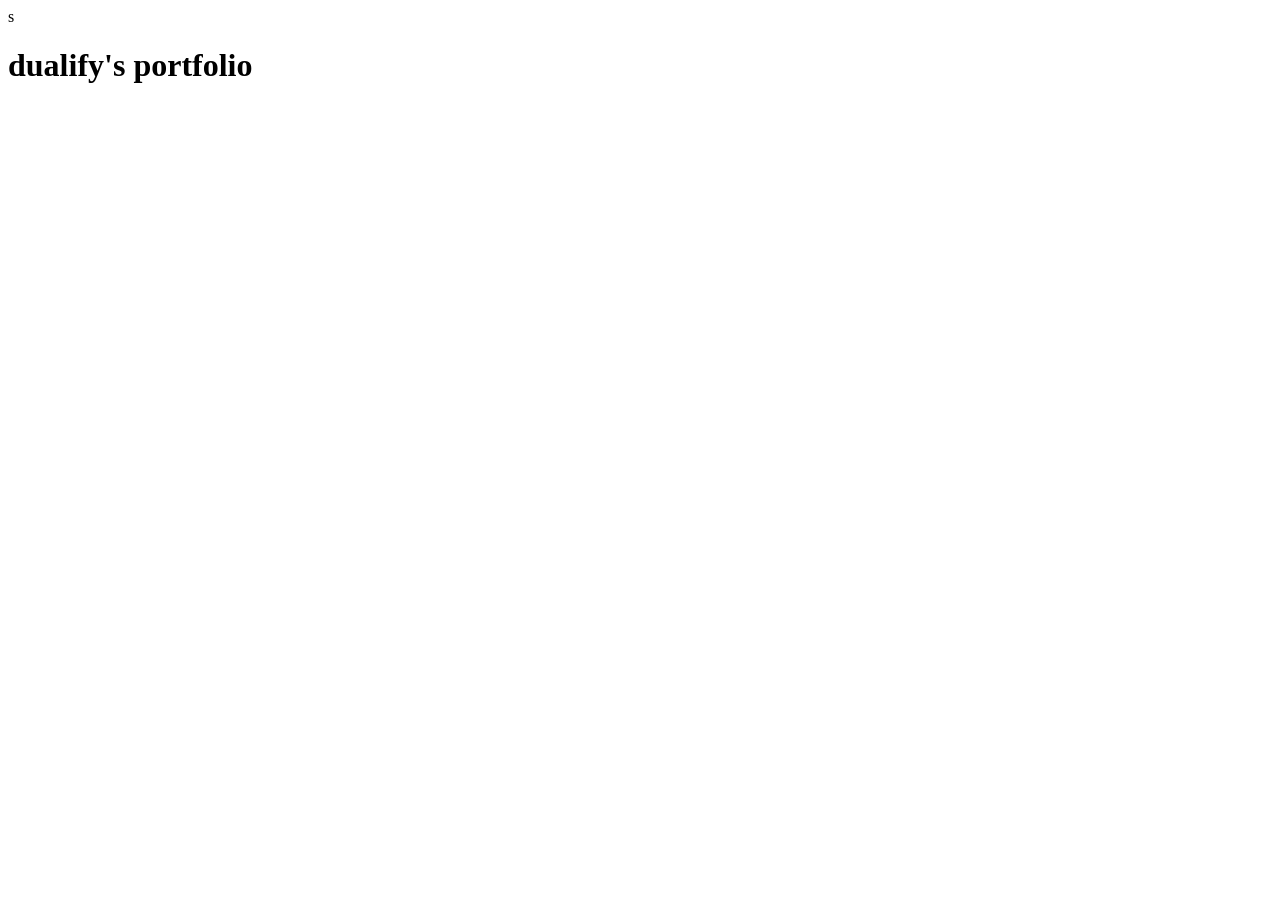
==== commit 739f3bb4: "Yeah" ====
--- a/index.html
+++ b/index.html
@@ -1,11 +1,11 @@
 <!DOCTYPE html>
 <html lang="en">
 <head>
-    <meta charset="UTF-8">
-    <meta http-equiv="X-UA-Compatible" content="IE=edge">
+    <meta charset="UTF-8">s
     <meta name="viewport" content="width=device-width, initial-scale=1.0">
-    <title>Document</title>
+    <title>hi i'm dualify</title>
 </head>
 <body>
+  <h1>dualify's portfolio</h1>
 </body>
 </html>
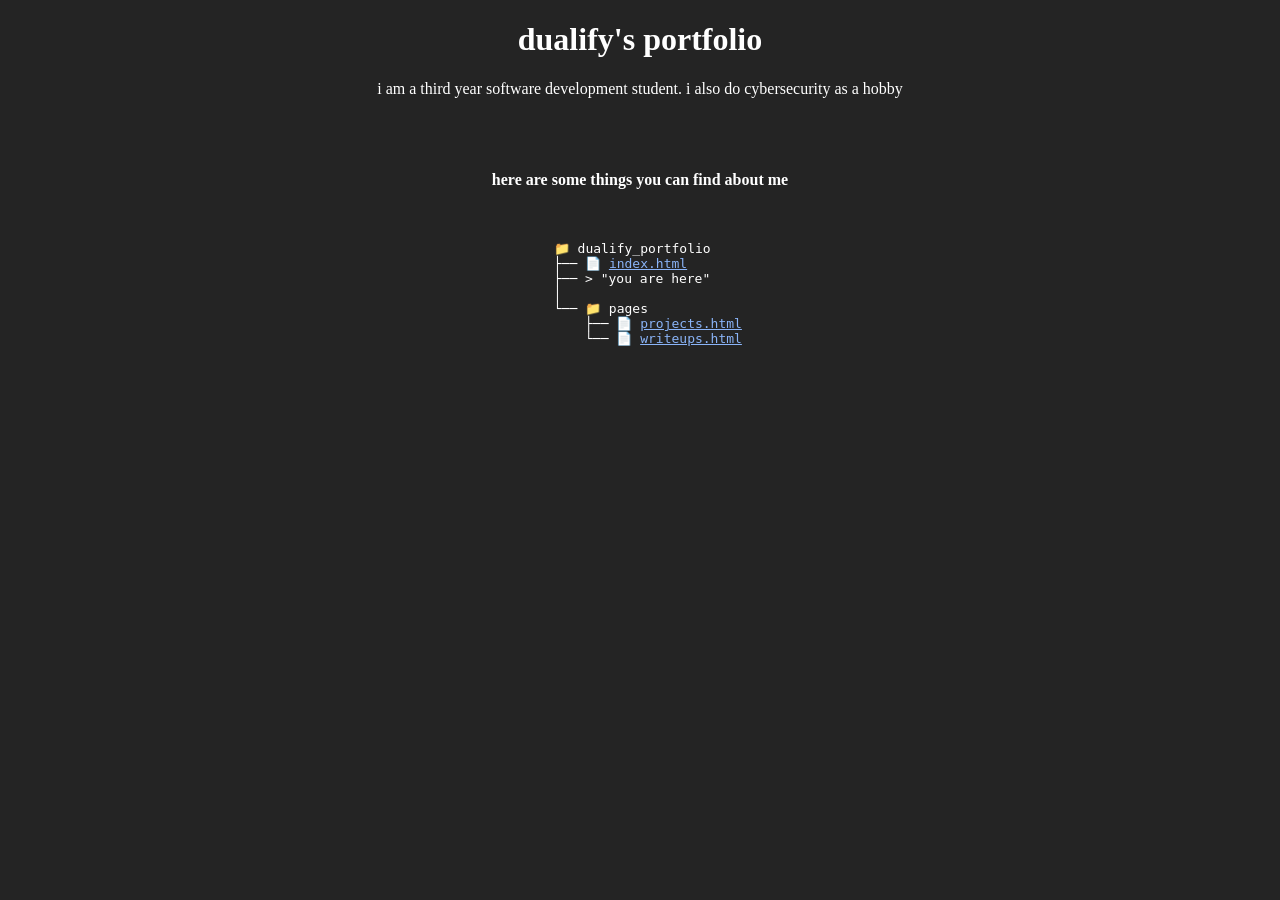
==== commit 97485167: "No more vibecoded slop It looks great now, i like it :) 👍" ====
--- a/index.html
+++ b/index.html
@@ -1,11 +1,26 @@
 <!DOCTYPE html>
 <html lang="en">
 <head>
-    <meta charset="UTF-8">s
+    <meta charset="UTF-8">
     <meta name="viewport" content="width=device-width, initial-scale=1.0">
     <title>hi i'm dualify</title>
+    <link rel="stylesheet" href="index.css">
 </head>
 <body>
   <h1>dualify's portfolio</h1>
+  <p>i am a third year software development student. i also do cybersecurity as a hobby</p> <br> <br>
+
+  <h4>here are some things you can find about me</h4> <br>
+
+<pre>
+  📁 dualify_portfolio
+  ├── 📄 <a href="index.html">index.html</a>
+  ├── > "you are here"
+  │
+  └── 📁 pages
+      ├── 📄 <a href="pages/projects.html">projects.html</a>
+      └── 📄 <a href="pages/writeups.html">writeups.html</a>
+</pre> <br>
+
 </body>
 </html>
--- a/index.css
+++ b/index.css
@@ -0,0 +1,18 @@
+body {
+    background-color: #242424;
+    color: #ffffff;
+    font-family: iosevka nerd font;
+    text-align: center;
+}
+
+a {
+    color: #8ab4f8;
+}
+a:hover {
+    color: #ffffff;
+}
+
+pre {
+    display: inline-block;
+    text-align: left;
+}
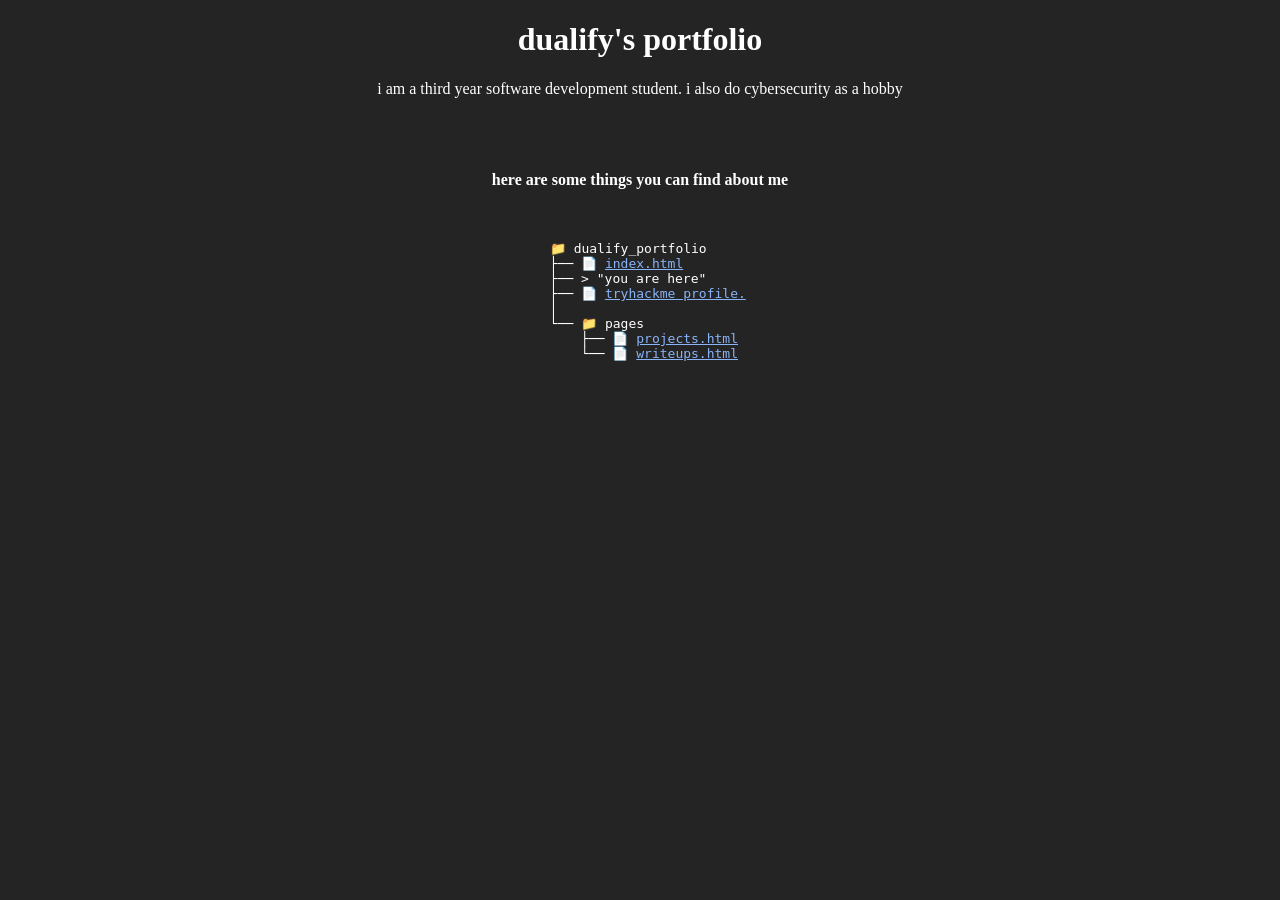
==== commit 23e32288: "add THM profile added profile" ====
--- a/index.html
+++ b/index.html
@@ -16,6 +16,7 @@
   📁 dualify_portfolio
   ├── 📄 <a href="index.html">index.html</a>
   ├── > "you are here"
+  ├── 📄 <a href="https://tryhackme.com/p/dualify">tryhackme profile.</a>
   │
   └── 📁 pages
       ├── 📄 <a href="pages/projects.html">projects.html</a>
